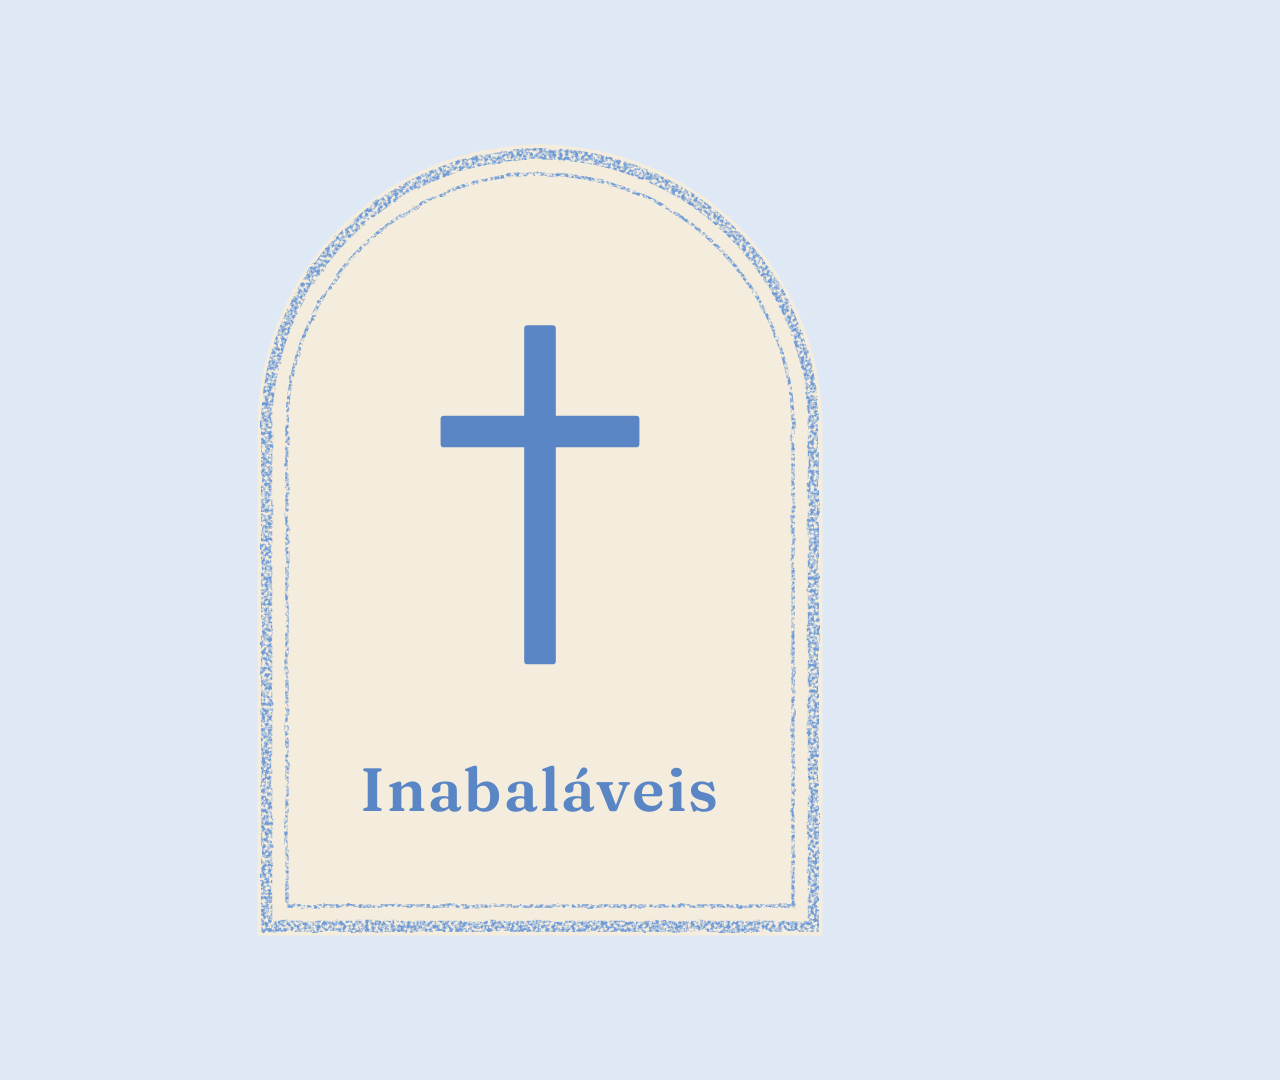
==== producao/arte/perfil.html @ 3ba11000 "Site no formato de lista, botão Já postei (apaga o vídeo) e foto de perfil Inabaláveis Co-Authored-B" ====
<!doctype html><html><head><meta charset="utf-8"><style>
@font-face { font-family: "Fraunces"; font-weight: 600; src: url("../fontes/fraunces-latin-600.woff2") format("woff2"); }
@font-face { font-family: "Fraunces"; font-weight: 600; src: url("../fontes/fraunces-latin-ext-600.woff2") format("woff2"); unicode-range: U+0100-024F; }
html,body{margin:0;width:1080px;height:1080px;background:#dfe8f5;overflow:hidden}
svg{position:absolute;inset:0}
</style></head><body>
<svg width="1080" height="1080" viewBox="62 72 956 956">
 <defs>
  <filter id="gasto" x="-5%" y="-5%" width="110%" height="110%">
   <feTurbulence type="fractalNoise" baseFrequency=".055" numOctaves="3" seed="7" result="n"/>
   <feDisplacementMap in="SourceGraphic" in2="n" scale="3" result="b"/>
   <feTurbulence type="fractalNoise" baseFrequency=".35" numOctaves="2" seed="11" result="m"/>
   <feColorMatrix in="m" type="matrix" values="0 0 0 0 0  0 0 0 0 0  0 0 0 0 0  0 0 0 -3.2 2.1" result="mascara"/>
   <feComposite in="b" in2="mascara" operator="in"/>
  </filter>
  <filter id="grao"><feTurbulence type="fractalNoise" baseFrequency=".6" numOctaves="3" seed="5"/>
   <feColorMatrix values="0 0 0 0 .62  0 0 0 0 .55  0 0 0 0 .42  0 0 0 .10 0"/></filter>
  <clipPath id="d"><path d="M290,900 L290,450 A250,250 0 0 1 790,450 L790,900 Z"/></clipPath>
 </defs>
 <!-- arco creme (cabe no círculo do avatar) -->
 <path d="M290,900 L290,450 A250,250 0 0 1 790,450 L790,900 Z" fill="#f6efe0"/>
 <rect width="1080" height="1080" filter="url(#grao)" clip-path="url(#d)"/>
 <g filter="url(#gasto)" fill="none" stroke="#6f9bd6">
  <path d="M298,892 L298,450 A242,242 0 0 1 782,450 L782,892 Z" stroke-width="10"/>
  <path d="M316,874 L316,450 A224,224 0 0 1 764,450 L764,874 Z" stroke-width="3"/>
 </g>
 <!-- cruz simples -->
 <g fill="#5a86c5"><rect x="526" y="360" width="28" height="300" rx="3"/><rect x="452" y="440" width="176" height="28" rx="3"/></g>
 <text x="540" y="790" text-anchor="middle" font-family="Fraunces" font-weight="600" font-size="54" fill="#5a86c5" letter-spacing="2">Inabaláveis</text>
</svg></body></html>
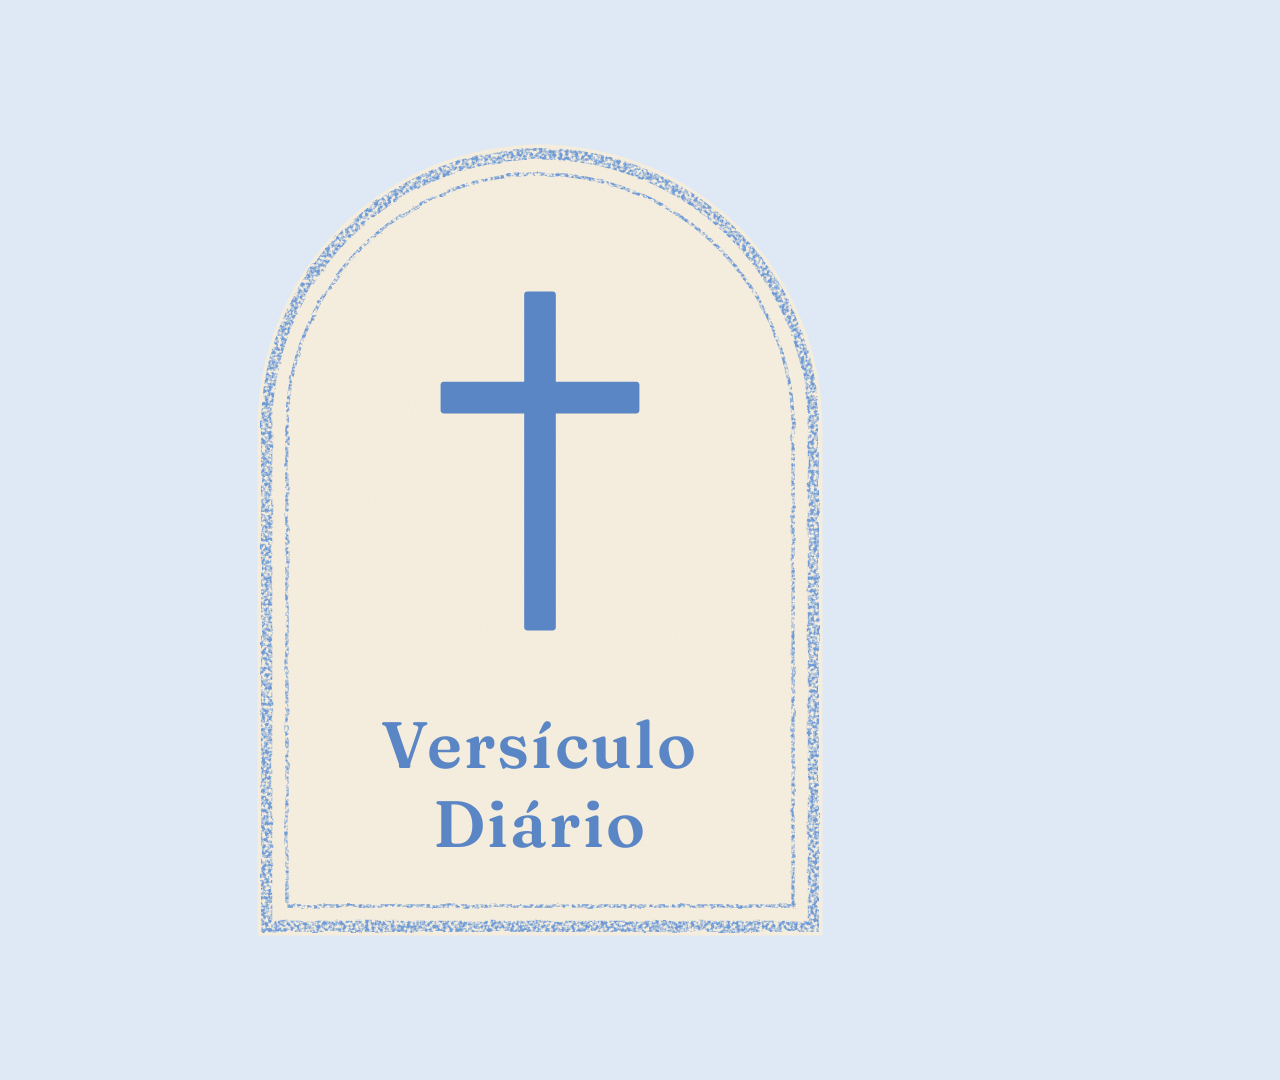
==== commit 102d9bbb: "Nome do perfil: Versículo Diário (site e foto de perfil) Co-Authored-By: Claude Opus 5.5 <noreply@an" ====
--- a/producao/arte/perfil.html
+++ b/producao/arte/perfil.html
@@ -25,6 +25,6 @@
   <path d="M316,874 L316,450 A224,224 0 0 1 764,450 L764,874 Z" stroke-width="3"/>
  </g>
  <!-- cruz simples -->
- <g fill="#5a86c5"><rect x="526" y="360" width="28" height="300" rx="3"/><rect x="452" y="440" width="176" height="28" rx="3"/></g>
- <text x="540" y="790" text-anchor="middle" font-family="Fraunces" font-weight="600" font-size="54" fill="#5a86c5" letter-spacing="2">Inabaláveis</text>
+ <g fill="#5a86c5"><rect x="526" y="330" width="28" height="300" rx="3"/><rect x="452" y="410" width="176" height="28" rx="3"/></g>
+ <text text-anchor="middle" font-family="Fraunces" font-weight="600" fill="#5a86c5" letter-spacing="2"><tspan x="540" y="752" font-size="58">Versículo</tspan><tspan x="540" y="822" font-size="58">Diário</tspan></text>
 </svg></body></html>
